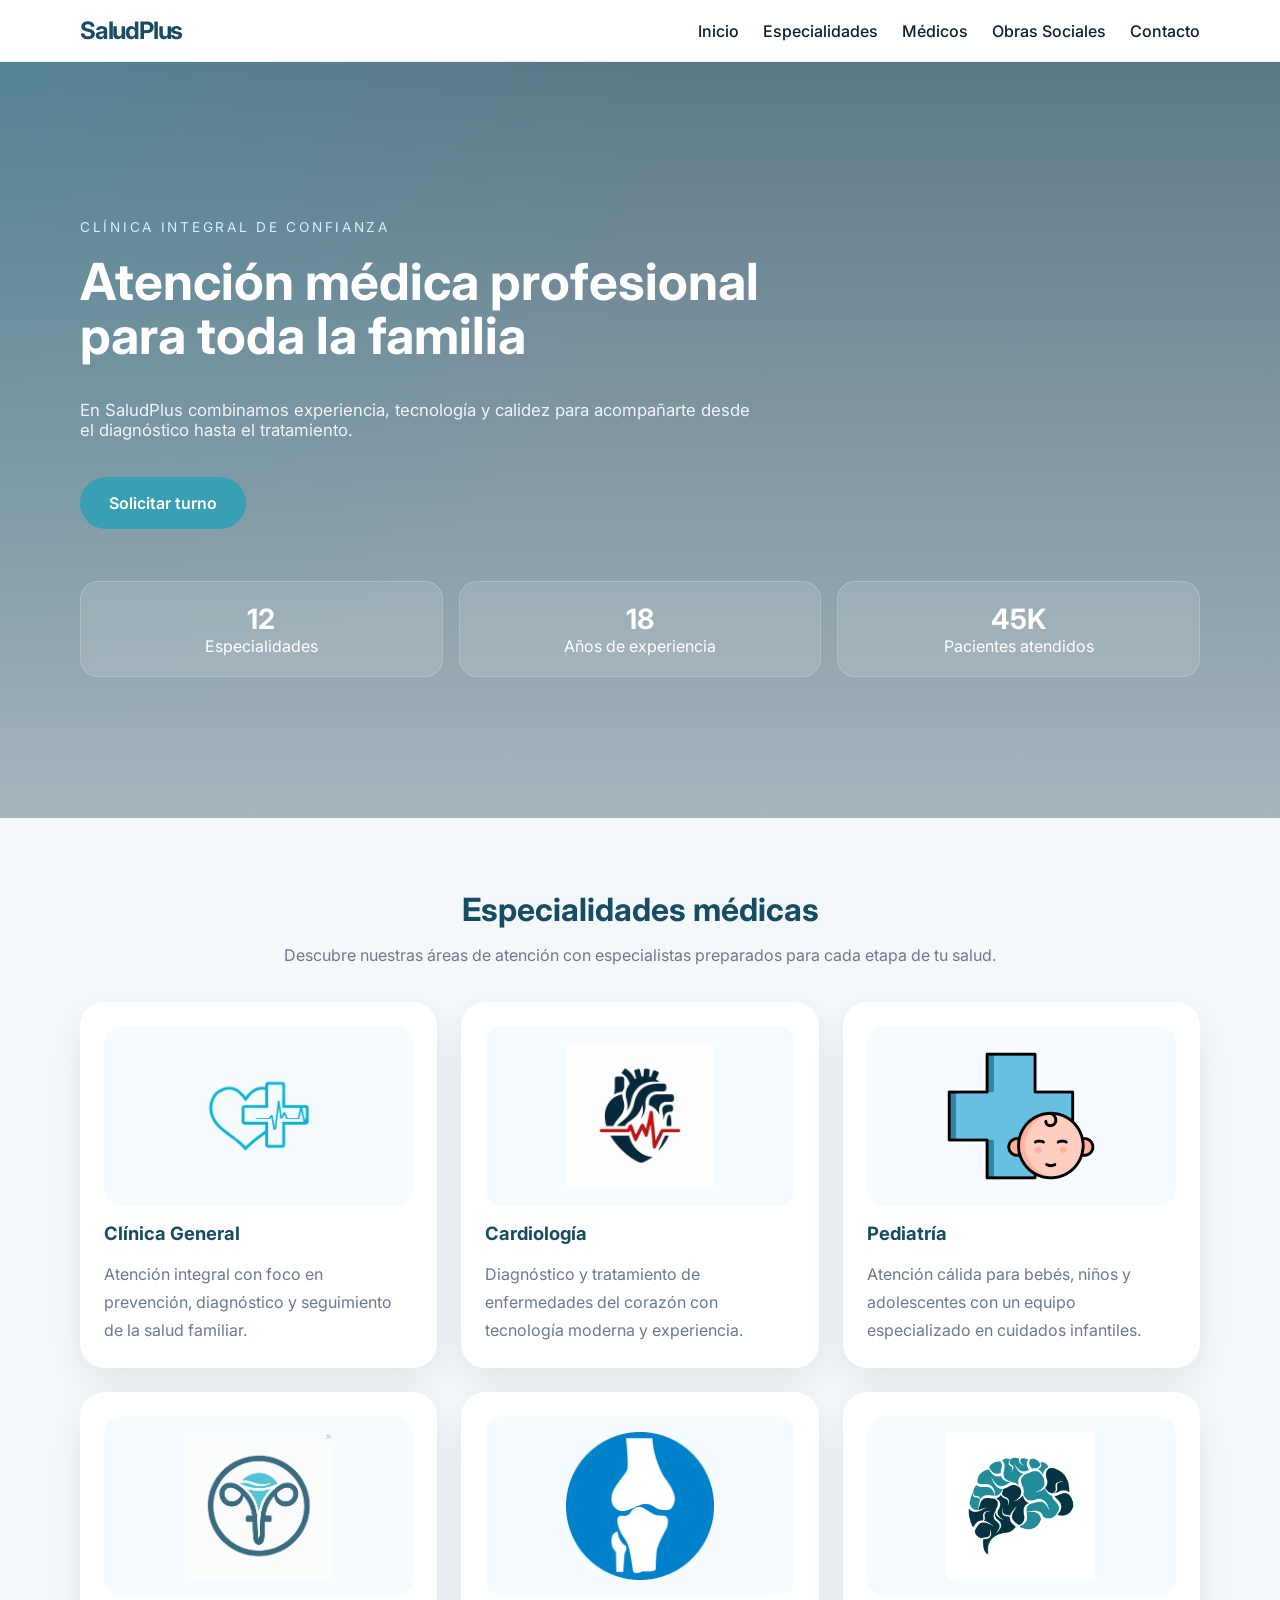
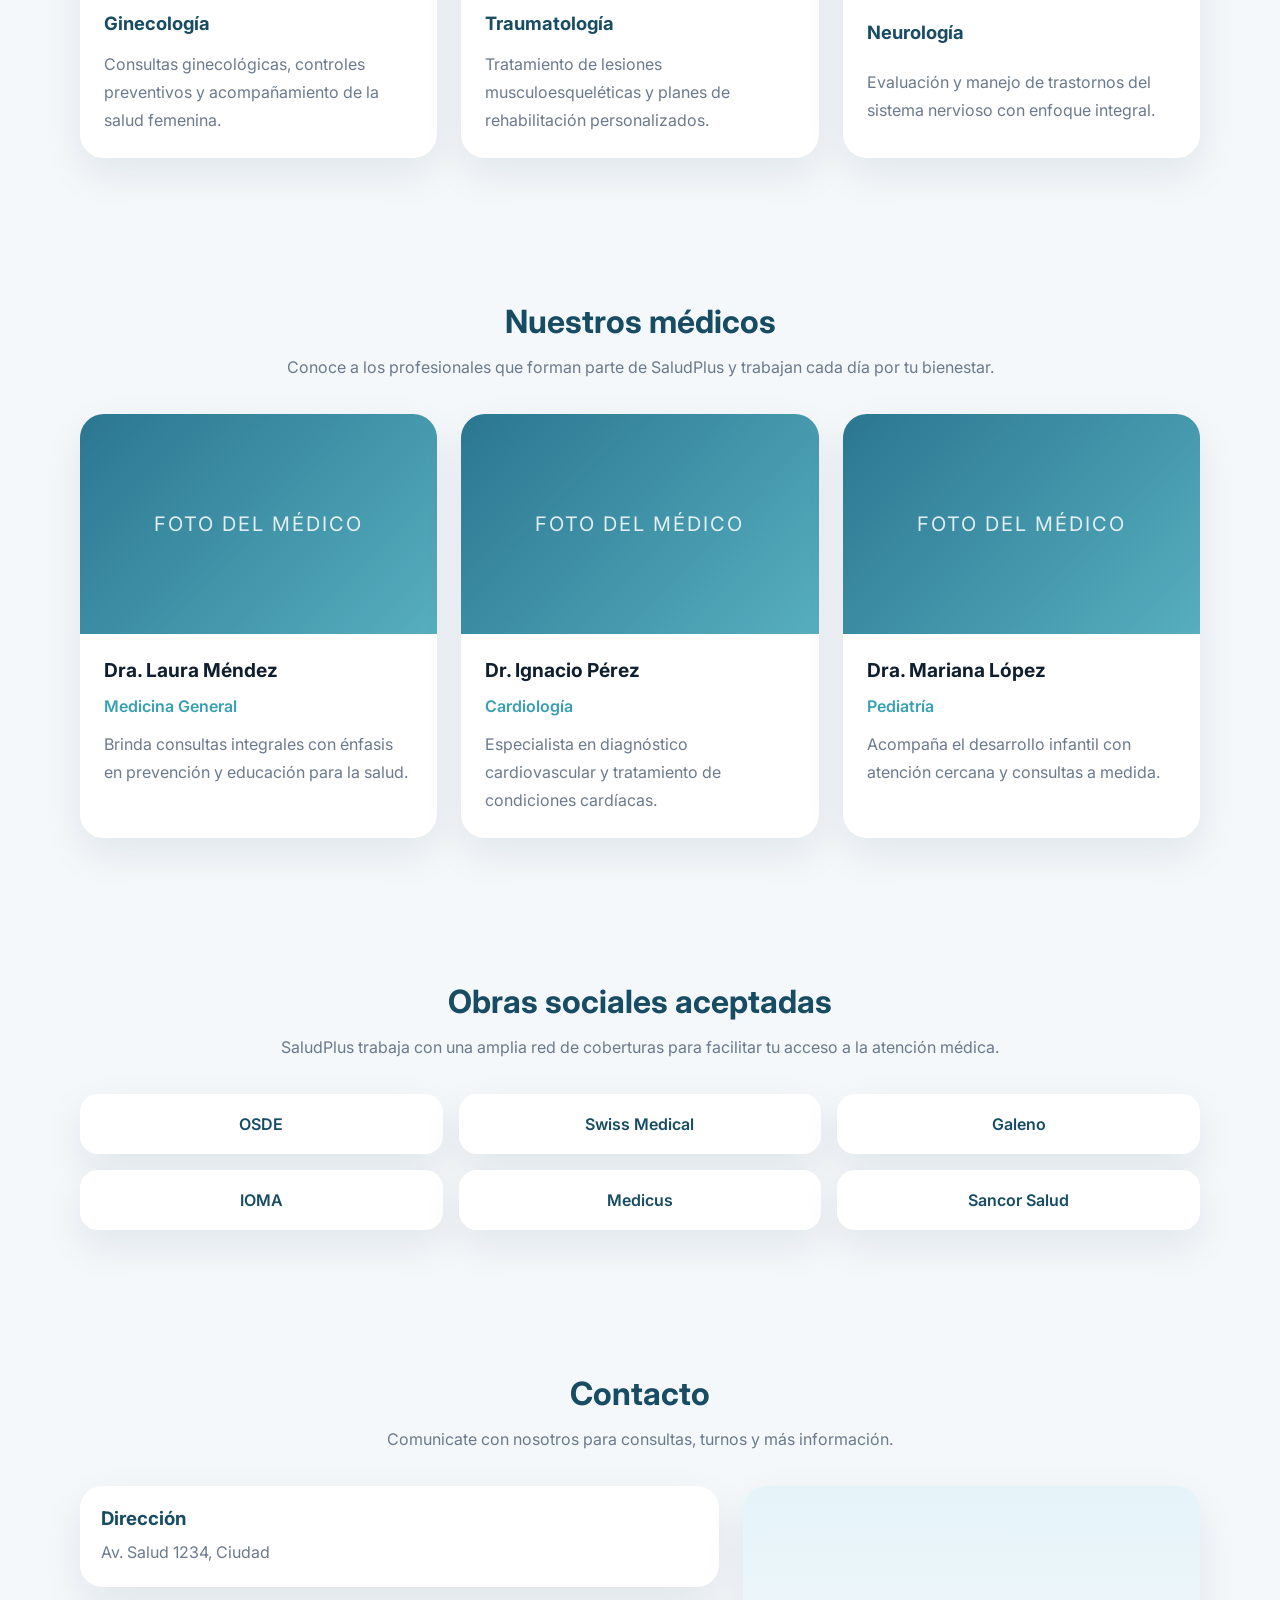
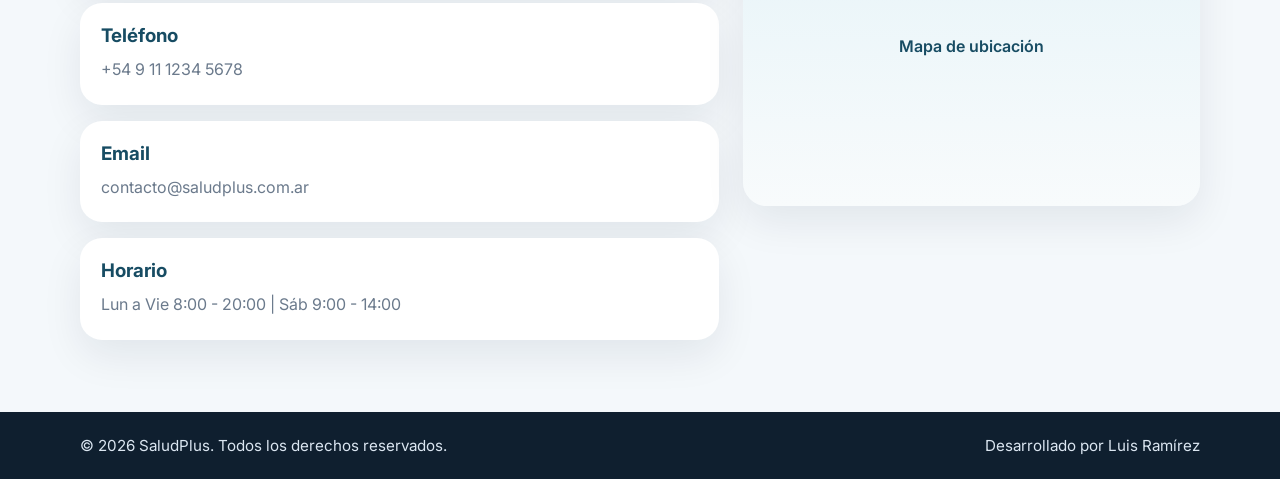
==== index.html @ b2952216 "ETAPA 1 - Sitio Web Principal" ====
﻿<!DOCTYPE html>
<html lang="es">
<head>
  <meta charset="UTF-8" />
  <meta name="viewport" content="width=device-width, initial-scale=1.0" />
  <title>SaludPlus | Clínica Médica</title>
  <link rel="preconnect" href="https://fonts.googleapis.com" />
  <link rel="preconnect" href="https://fonts.gstatic.com" crossorigin />
  <link href="https://fonts.googleapis.com/css2?family=Inter:wght@400;500;600;700&display=swap" rel="stylesheet" />
  <link rel="stylesheet" href="css/styles.css" />
</head>
<body>
  <header class="site-header">
    <div class="header-inner container">
      <a href="#inicio" class="logo">SaludPlus</a>
      <nav class="main-nav" aria-label="Navegación principal">
        <a href="#inicio">Inicio</a>
        <a href="#especialidades">Especialidades</a>
        <a href="#medicos">Médicos</a>
        <a href="#obras-sociales">Obras Sociales</a>
        <a href="#contacto">Contacto</a>
      </nav>
    </div>
  </header>

  <main>
    <section id="inicio" class="hero">
      <div class="hero-overlay"></div>
      <div class="hero-content container">
        <p class="eyebrow">Clínica integral de confianza</p>
        <h1>Atención médica profesional para toda la familia</h1>
        <p class="hero-text">En SaludPlus combinamos experiencia, tecnología y calidez para acompañarte desde el diagnóstico hasta el tratamiento.</p>
        <div class="hero-actions">
          <a class="button primary-button" href="turnos.html">Solicitar turno</a>
        </div>
        <div class="trust-grid">
          <div class="trust-item">
            <strong>12</strong>
            <span>Especialidades</span>
          </div>
          <div class="trust-item">
            <strong>18</strong>
            <span>Años de experiencia</span>
          </div>
          <div class="trust-item">
            <strong>45K</strong>
            <span>Pacientes atendidos</span>
          </div>
        </div>
      </div>
    </section>

    <section id="especialidades" class="especialidades section">
      <div class="section-header container">
        <h2>Especialidades médicas</h2>
        <p>Descubre nuestras áreas de atención con especialistas preparados para cada etapa de tu salud.</p>
      </div>
      <div class="especialidades-grid container">
        <article class="especialidad-card">
          <img src="especialidades/clinica general.png" alt="Clínica General" />
          <h3>Clínica General</h3>
          <p>Atención integral con foco en prevención, diagnóstico y seguimiento de la salud familiar.</p>
        </article>
        <article class="especialidad-card">
          <img src="especialidades/cardiologia.jpeg" alt="Cardiología" />
          <h3>Cardiología</h3>
          <p>Diagnóstico y tratamiento de enfermedades del corazón con tecnología moderna y experiencia.</p>
        </article>
        <article class="especialidad-card">
          <img src="especialidades/pediatria.png" alt="Pediatría" />
          <h3>Pediatría</h3>
          <p>Atención cálida para bebés, niños y adolescentes con un equipo especializado en cuidados infantiles.</p>
        </article>
        <article class="especialidad-card">
          <img src="especialidades/ginecologia.png" alt="Ginecología" />
          <h3>Ginecología</h3>
          <p>Consultas ginecológicas, controles preventivos y acompañamiento de la salud femenina.</p>
        </article>
        <article class="especialidad-card">
          <img src="especialidades/Traumatología.png" alt="Traumatología" />
          <h3>Traumatología</h3>
          <p>Tratamiento de lesiones musculoesqueléticas y planes de rehabilitación personalizados.</p>
        </article>
        <article class="especialidad-card">
          <img src="especialidades/neurologia.jpg" alt="Neurología" />
          <h3>Neurología</h3>
          <p>Evaluación y manejo de trastornos del sistema nervioso con enfoque integral.</p>
        </article>
      </div>
    </section>

    <section id="medicos" class="medicos section">
      <div class="section-header container">
        <h2>Nuestros médicos</h2>
        <p>Conoce a los profesionales que forman parte de SaludPlus y trabajan cada día por tu bienestar.</p>
      </div>
      <div class="medicos-list container">
        <article class="medico-card">
          <div class="medico-imagen"></div>
          <div class="medico-detalle">
            <h3>Dra. Laura Méndez</h3>
            <span>Medicina General</span>
            <p>Brinda consultas integrales con énfasis en prevención y educación para la salud.</p>
          </div>
        </article>
        <article class="medico-card">
          <div class="medico-imagen"></div>
          <div class="medico-detalle">
            <h3>Dr. Ignacio Pérez</h3>
            <span>Cardiología</span>
            <p>Especialista en diagnóstico cardiovascular y tratamiento de condiciones cardíacas.</p>
          </div>
        </article>
        <article class="medico-card">
          <div class="medico-imagen"></div>
          <div class="medico-detalle">
            <h3>Dra. Mariana López</h3>
            <span>Pediatría</span>
            <p>Acompaña el desarrollo infantil con atención cercana y consultas a medida.</p>
          </div>
        </article>
      </div>
    </section>

    <section id="obras-sociales" class="obras-sociales section">
      <div class="section-header container">
        <h2>Obras sociales aceptadas</h2>
        <p>SaludPlus trabaja con una amplia red de coberturas para facilitar tu acceso a la atención médica.</p>
      </div>
      <div class="obras-grid container">
        <div class="obra-item">OSDE</div>
        <div class="obra-item">Swiss Medical</div>
        <div class="obra-item">Galeno</div>
        <div class="obra-item">IOMA</div>
        <div class="obra-item">Medicus</div>
        <div class="obra-item">Sancor Salud</div>
      </div>
    </section>

    <section id="contacto" class="contacto section">
      <div class="section-header container">
        <h2>Contacto</h2>
        <p>Comunicate con nosotros para consultas, turnos y más información.</p>
      </div>
      <div class="contact-grid container">
        <div class="contact-info">
          <div class="contact-card">
            <h3>Dirección</h3>
            <p>Av. Salud 1234, Ciudad</p>
          </div>
          <div class="contact-card">
            <h3>Teléfono</h3>
            <p>+54 9 11 1234 5678</p>
          </div>
          <div class="contact-card">
            <h3>Email</h3>
            <p>contacto@saludplus.com.ar</p>
          </div>
          <div class="contact-card">
            <h3>Horario</h3>
            <p>Lun a Vie 8:00 - 20:00 | Sáb 9:00 - 14:00</p>
          </div>
        </div>
        <div class="map-placeholder">
          <p>Mapa de ubicación</p>
        </div>
      </div>
    </section>
  </main>

  <footer class="site-footer">
    <div class="container footer-content">
      <p>© 2026 SaludPlus. Todos los derechos reservados.</p>
      <p>Desarrollado por Luis Ramírez</p>
    </div>
  </footer>
</body>
</html>
---- css/styles.css ----
﻿:root {
  --bg: #f4f8fb;
  --surface: #ffffff;
  --text: #0f1f2f;
  --muted: #6b7a8c;
  --primary: #1f6f8b;
  --primary-dark: #174c63;
  --accent: #39a0b3;
  --shadow: 0 16px 40px rgba(15, 31, 47, 0.08);
}

* {
  box-sizing: border-box;
}

html {
  scroll-behavior: smooth;
}

body {
  margin: 0;
  font-family: 'Inter', sans-serif;
  background: var(--bg);
  color: var(--text);
}

img {
  max-width: 100%;
  display: block;
}

a {
  color: inherit;
  text-decoration: none;
}

.container {
  width: min(1120px, calc(100% - 2rem));
  margin: 0 auto;
}

.site-header {
  position: sticky;
  top: 0;
  z-index: 20;
  background: rgba(255, 255, 255, 0.96);
  backdrop-filter: blur(14px);
  border-bottom: 1px solid rgba(15, 31, 47, 0.08);
}

.header-inner {
  display: flex;
  align-items: center;
  justify-content: space-between;
  gap: 1rem;
  padding: 1rem 0;
}

.logo {
  font-size: 1.5rem;
  font-weight: 700;
  letter-spacing: -0.05em;
  color: var(--primary-dark);
}

.main-nav {
  display: flex;
  flex-wrap: wrap;
  gap: 1.5rem;
  align-items: center;
}

.main-nav a {
  color: var(--text);
  font-weight: 500;
  transition: color 0.2s ease;
}

.main-nav a:hover {
  color: var(--primary);
}

.hero {
  position: relative;
  min-height: 84vh;
  display: grid;
  place-items: center;
  background-image:
    linear-gradient(180deg, rgba(13, 54, 74, 0.65), rgba(13, 54, 74, 0.35)),
    url('../images/recepcao-clinica-com-sala-de-espera-no-saguao-das-instalacoes-balcao-de-registro-utilizado-para-pacientes-com-consultas-medicas-balcao-de-recepcao-vazio-no-centro-de-saude-para-visitas-de-check-up.jpg');
  background-size: cover;
  background-position: center;
  color: #ffffff;
}

.hero-overlay {
  position: absolute;
  inset: 0;
  background: radial-gradient(circle at top left, rgba(57, 160, 179, 0.24), transparent 45%);
}

.hero-content {
  position: relative;
  z-index: 1;
  text-align: left;
  display: grid;
  gap: 1.25rem;
  padding: 6rem 0 5rem;
}

.eyebrow {
  margin: 0;
  text-transform: uppercase;
  letter-spacing: 0.2em;
  font-size: 0.85rem;
  color: #d3f1ff;
}

.hero h1 {
  margin: 0;
  font-size: clamp(2.5rem, 4vw, 4.2rem);
  max-width: 720px;
  line-height: 1.05;
}

.hero-text {
  max-width: 680px;
  font-size: 1.05rem;
  color: rgba(255, 255, 255, 0.9);
}

.hero-actions {
  display: flex;
  align-items: center;
}

.button {
  display: inline-flex;
  align-items: center;
  justify-content: center;
  padding: 1rem 1.8rem;
  border-radius: 999px;
  font-weight: 600;
}

.primary-button {
  background: var(--accent);
  color: #fff;
  transition: transform 0.2s ease, background 0.2s ease;
}

.primary-button:hover {
  transform: translateY(-1px);
  background: #2fa8c2;
}

.trust-grid {
  display: grid;
  grid-template-columns: repeat(3, minmax(0, 1fr));
  gap: 1rem;
  margin-top: 2rem;
}

.trust-item {
  background: rgba(255, 255, 255, 0.12);
  border: 1px solid rgba(255, 255, 255, 0.18);
  border-radius: 18px;
  padding: 1.25rem;
  text-align: center;
}

.trust-item strong {
  display: block;
  font-size: 1.75rem;
  color: #ffffff;
}

.section {
  padding: 4.5rem 0;
}

.section-header {
  text-align: center;
  margin-bottom: 2rem;
}

.section-header h2 {
  margin: 0;
  font-size: 2rem;
  color: var(--primary-dark);
}

.section-header p {
  margin: 0.75rem auto 0;
  max-width: 720px;
  color: var(--muted);
  line-height: 1.8;
}

.especialidades-grid {
  display: grid;
  grid-template-columns: repeat(3, minmax(240px, 1fr));
  gap: 1.5rem;
}

.especialidad-card {
  background: var(--surface);
  border-radius: 24px;
  padding: 1.5rem;
  box-shadow: var(--shadow);
  display: grid;
  gap: 1rem;
  align-items: start;
}

.especialidad-card img {
  width: 100%;
  height: 180px;
  object-fit: contain;
  background: #f6fbff;
  padding: 1rem;
  border-radius: 18px;
}

.especialidad-card h3 {
  margin: 0;
  font-size: 1.15rem;
  color: var(--primary-dark);
}

.especialidad-card p {
  margin: 0;
  color: var(--muted);
  line-height: 1.75;
}

.medicos-list {
  display: flex;
  gap: 1.5rem;
  flex-wrap: wrap;
  justify-content: space-between;
}

.medico-card {
  background: var(--surface);
  border-radius: 24px;
  box-shadow: var(--shadow);
  flex: 1 1 calc(33.333% - 1rem);
  min-width: 260px;
  overflow: hidden;
  display: flex;
  flex-direction: column;
}

.medico-imagen {
  min-height: 220px;
  background: linear-gradient(135deg, rgba(31, 111, 139, 0.95), rgba(57, 160, 179, 0.85));
  display: grid;
  place-items: center;
  color: rgba(255, 255, 255, 0.85);
  font-size: 1.25rem;
  text-transform: uppercase;
  letter-spacing: 0.1em;
}

.medico-imagen::after {
  content: "Foto del médico";
}

.medico-detalle {
  padding: 1.5rem;
  display: grid;
  gap: 0.9rem;
}

.medico-detalle h3 {
  margin: 0;
  font-size: 1.2rem;
}

.medico-detalle span {
  color: var(--accent);
  font-weight: 600;
}

.medico-detalle p {
  margin: 0;
  color: var(--muted);
  line-height: 1.75;
}

.obras-grid {
  display: grid;
  grid-template-columns: repeat(3, minmax(180px, 1fr));
  gap: 1rem;
}

.obra-item {
  background: var(--surface);
  border-radius: 18px;
  padding: 1.25rem;
  text-align: center;
  font-weight: 600;
  color: var(--primary-dark);
  box-shadow: var(--shadow);
}

.contact-grid {
  display: grid;
  grid-template-columns: 1.4fr 1fr;
  gap: 1.5rem;
  align-items: start;
}

.contact-info {
  display: grid;
  gap: 1rem;
}

.contact-card {
  background: var(--surface);
  border-radius: 22px;
  padding: 1.3rem;
  box-shadow: var(--shadow);
}

.contact-card h3 {
  margin: 0 0 0.5rem;
  color: var(--primary-dark);
}

.contact-card p {
  margin: 0;
  color: var(--muted);
  line-height: 1.8;
}

.map-placeholder {
  background: linear-gradient(180deg, #e5f3f8 0%, #f8fbfc 100%);
  border-radius: 24px;
  min-height: 320px;
  display: grid;
  place-items: center;
  color: var(--primary-dark);
  text-align: center;
  font-weight: 600;
  box-shadow: var(--shadow);
}

.site-footer {
  background: #0f1f2f;
  color: #dbe6f1;
}

.footer-content {
  display: flex;
  justify-content: space-between;
  align-items: center;
  gap: 1rem;
  padding: 1.5rem 0;
  flex-wrap: wrap;
}

.footer-content p {
  margin: 0;
  font-size: 0.95rem;
}

@media (max-width: 960px) {
  .hero {
    min-height: 72vh;
  }

  .trust-grid {
    grid-template-columns: 1fr;
  }

  .especialidades-grid {
    grid-template-columns: repeat(2, minmax(220px, 1fr));
  }

  .medico-card {
    flex: 1 1 100%;
  }

  .obras-grid {
    grid-template-columns: repeat(2, minmax(180px, 1fr));
  }

  .contact-grid {
    grid-template-columns: 1fr;
  }
}

@media (max-width: 700px) {
  .header-inner {
    flex-direction: column;
    align-items: flex-start;
  }

  .main-nav {
    gap: 1rem;
  }

  .hero-content {
    text-align: center;
    align-items: center;
  }

  .hero-actions {
    justify-content: center;
  }

  .section-header p {
    padding: 0 1rem;
  }

  .especialidades-grid,
  .obras-grid {
    grid-template-columns: 1fr;
  }
}
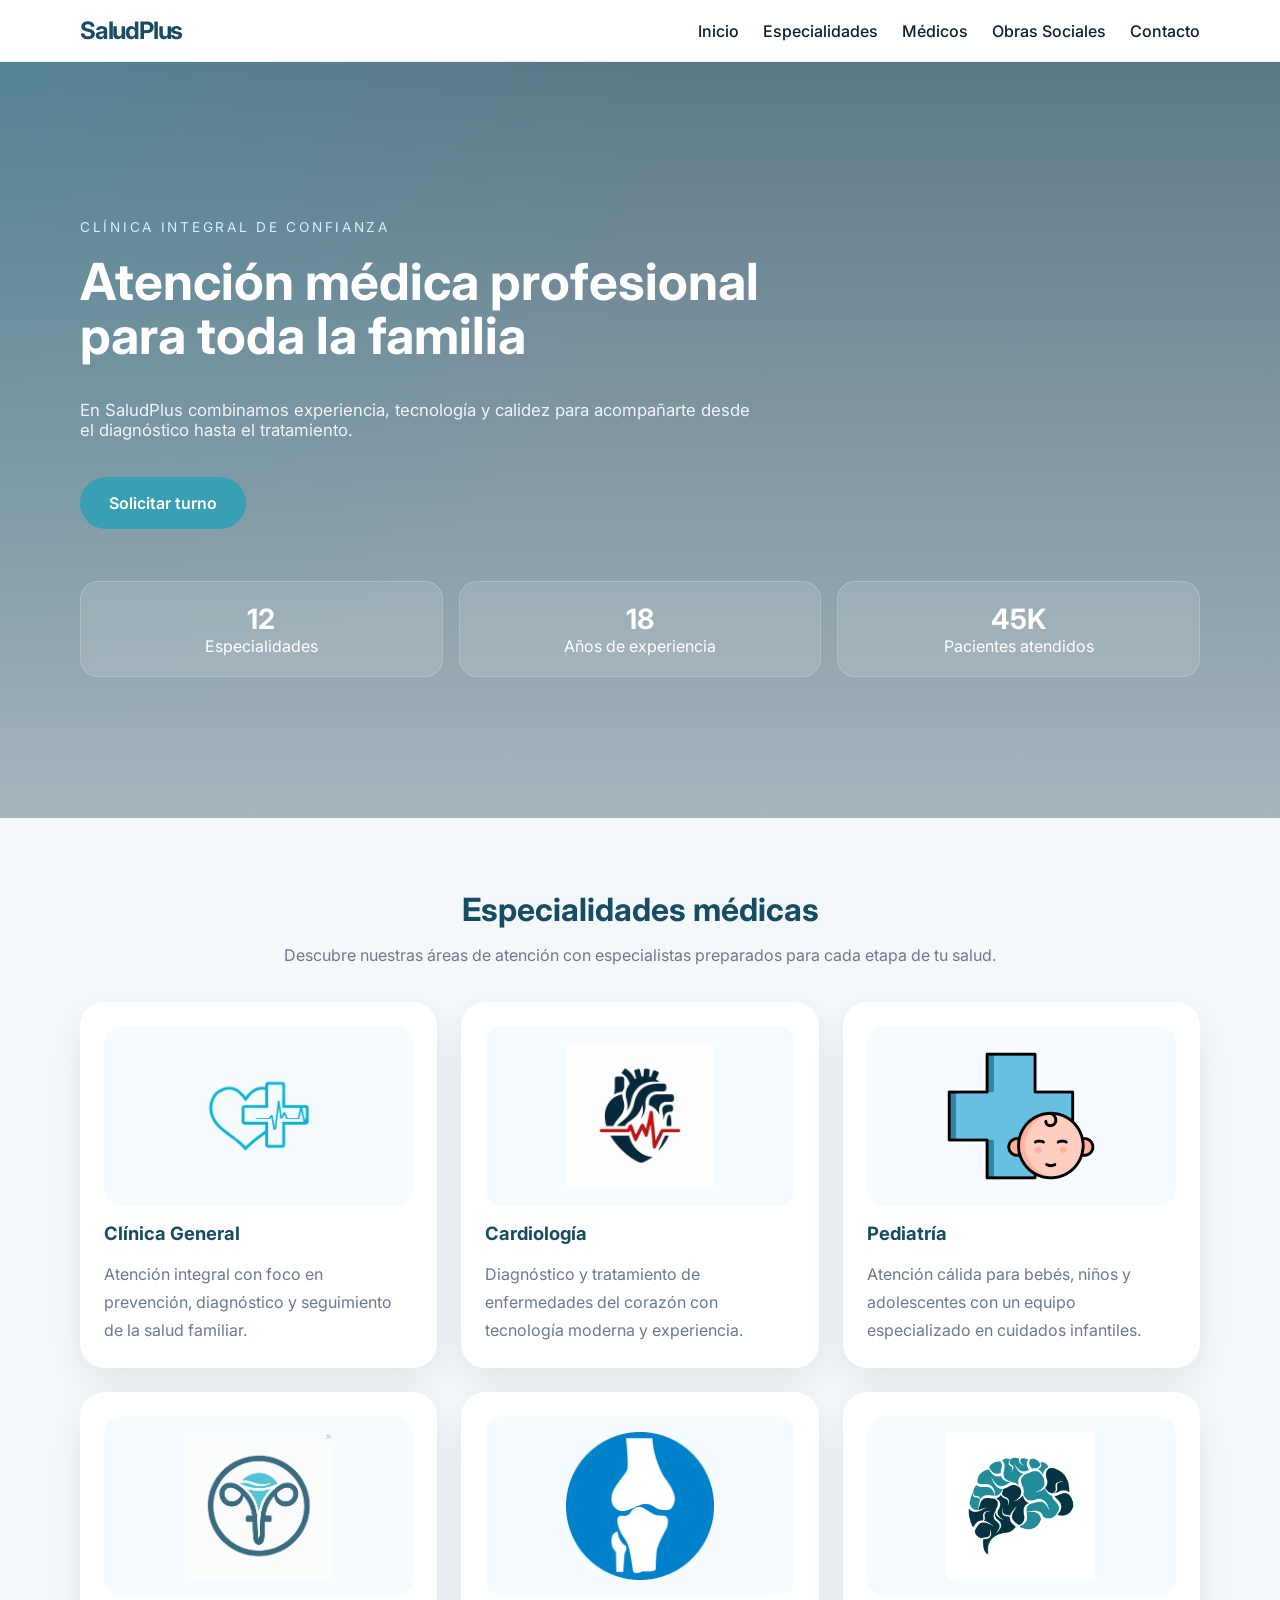
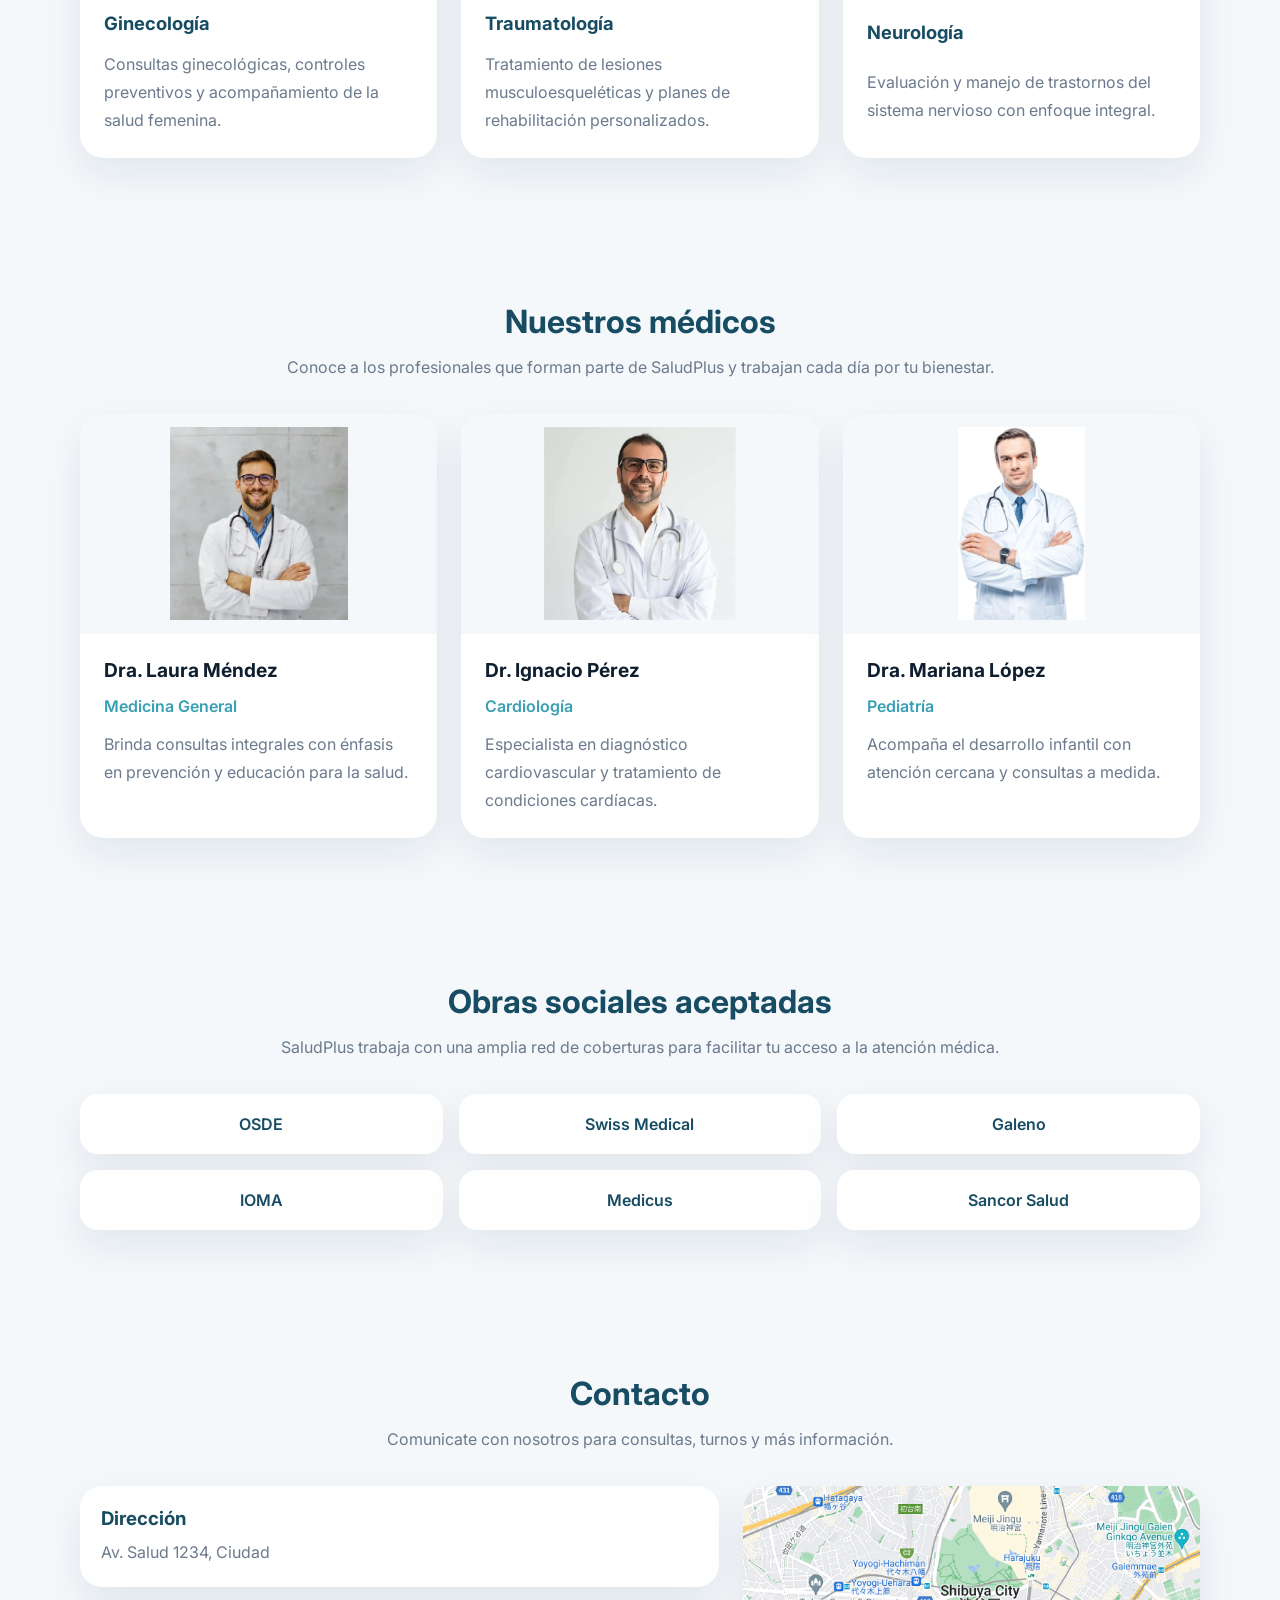
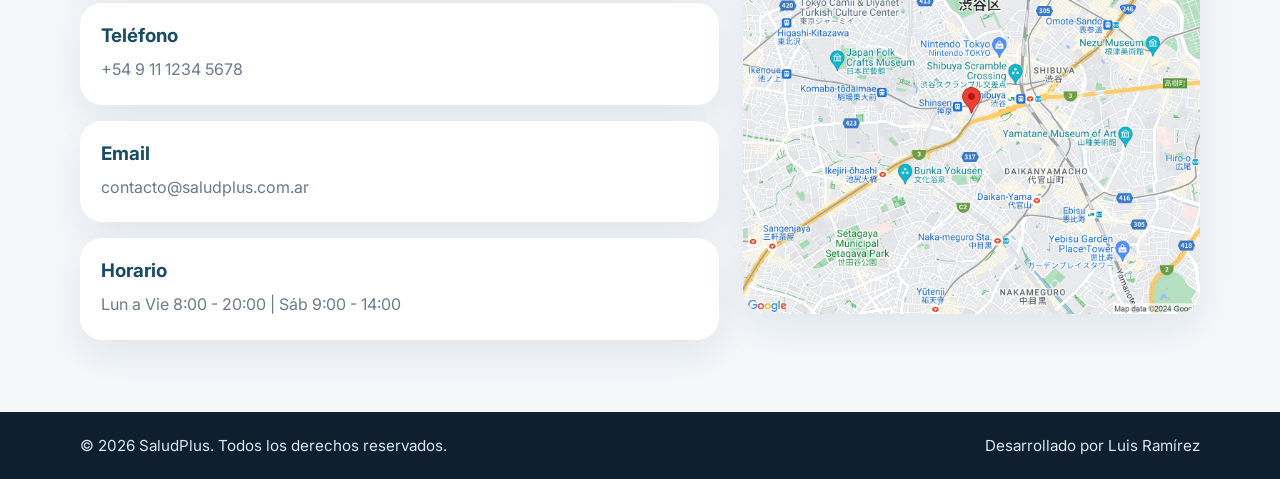
==== commit 7561463b: "ETAPA EXTRA - Detalles Finales" ====
--- a/index.html
+++ b/index.html
@@ -96,7 +96,7 @@
       </div>
       <div class="medicos-list container">
         <article class="medico-card">
-          <div class="medico-imagen"></div>
+          <img src="doctores/doctor1.png" alt="Dra. Laura Méndez" class="medico-imagen" />
           <div class="medico-detalle">
             <h3>Dra. Laura Méndez</h3>
             <span>Medicina General</span>
@@ -104,7 +104,7 @@
           </div>
         </article>
         <article class="medico-card">
-          <div class="medico-imagen"></div>
+          <img src="doctores/doctor2.png" alt="Dr. Ignacio Pérez" class="medico-imagen" />
           <div class="medico-detalle">
             <h3>Dr. Ignacio Pérez</h3>
             <span>Cardiología</span>
@@ -112,7 +112,7 @@
           </div>
         </article>
         <article class="medico-card">
-          <div class="medico-imagen"></div>
+          <img src="doctores/doctor3.png" alt="Dra. Mariana López" class="medico-imagen" />
           <div class="medico-detalle">
             <h3>Dra. Mariana López</h3>
             <span>Pediatría</span>
@@ -162,7 +162,7 @@
           </div>
         </div>
         <div class="map-placeholder">
-          <p>Mapa de ubicación</p>
+          <img src="images/mapa.png" alt="Mapa de ubicación de SaludPlus" />
         </div>
       </div>
     </section>
--- a/css/styles.css
+++ b/css/styles.css
@@ -253,18 +253,12 @@
 }
 
 .medico-imagen {
-  min-height: 220px;
-  background: linear-gradient(135deg, rgba(31, 111, 139, 0.95), rgba(57, 160, 179, 0.85));
-  display: grid;
-  place-items: center;
-  color: rgba(255, 255, 255, 0.85);
-  font-size: 1.25rem;
-  text-transform: uppercase;
-  letter-spacing: 0.1em;
-}
-
-.medico-imagen::after {
-  content: "Foto del médico";
+  width: 100%;
+  height: 220px;
+  object-fit: contain;
+  background: #f4f8fb;
+  padding: 0.85rem;
+  display: block;
 }
 
 .medico-detalle {
@@ -345,6 +339,14 @@
   text-align: center;
   font-weight: 600;
   box-shadow: var(--shadow);
+  overflow: hidden;
+}
+
+.map-placeholder img {
+  width: 100%;
+  height: 100%;
+  object-fit: cover;
+  display: block;
 }
 
 .site-footer {
